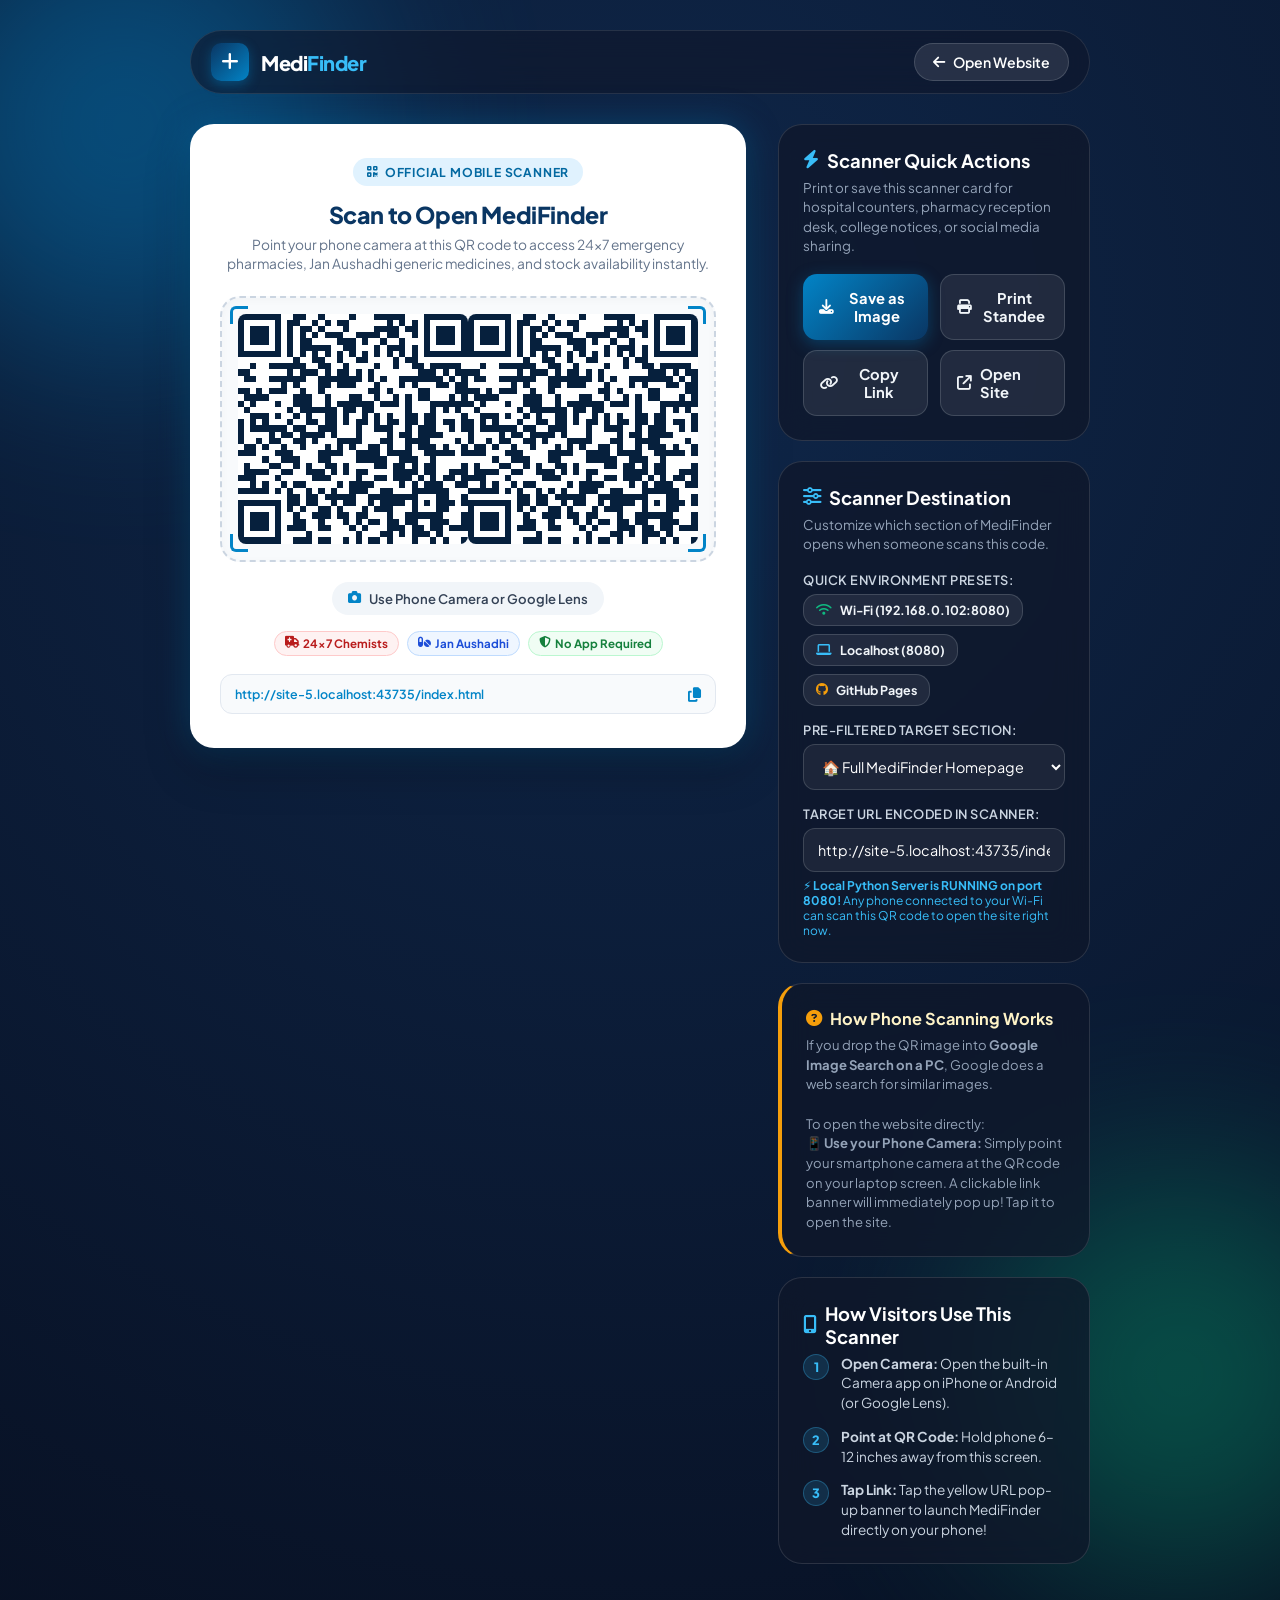
==== scanner.html @ d7591969 "Deploy MediFinder Website to GitHub Pages" ====
<!DOCTYPE html>
<html lang="en">
<head>
    <meta charset="UTF-8">
    <meta name="viewport" content="width=device-width, initial-scale=1.0">
    <title>MediFinder — Website QR Scanner &amp; Mobile Access Standee</title>
    <meta name="description" content="Scan this QR code with your phone camera to instantly open MediFinder on your mobile device. Find 24x7 pharmacies, Jan Aushadhi generic stores, and medicine availability.">
    
    <!-- Favicon -->
    <link rel="icon" type="image/svg+xml" href="favicon.svg">
    
    <!-- Google Fonts -->
    <link rel="preconnect" href="https://fonts.googleapis.com">
    <link rel="preconnect" href="https://fonts.gstatic.com" crossorigin>
    <link href="https://fonts.googleapis.com/css2?family=Plus+Jakarta+Sans:wght@400;500;600;700;800&display=swap" rel="stylesheet">
    
    <!-- Font Awesome -->
    <link rel="stylesheet" href="https://cdnjs.cloudflare.com/ajax/libs/font-awesome/6.4.0/css/all.min.css">
    
    <style>
        :root {
            --primary: #0a3663;
            --primary-light: #165b99;
            --primary-dark: #06203d;
            --accent-teal: #0284c7;
            --accent-cyan: #38bdf8;
            --success: #059669;
            --success-light: #d1fae5;
            --bg-page: #0b1329;
            --bg-card: #ffffff;
            --text-dark: #0f172a;
            --text-muted: #64748b;
            --border: #e2e8f0;
            --radius-md: 16px;
            --radius-lg: 24px;
            --radius-full: 9999px;
            --shadow-card: 0 20px 45px rgba(0, 0, 0, 0.25);
            --shadow-glow: 0 0 35px rgba(2, 132, 199, 0.35);
        }

        * {
            margin: 0;
            padding: 0;
            box-sizing: border-box;
            font-family: 'Plus Jakarta Sans', system-ui, -apple-system, sans-serif;
        }

        body {
            background: radial-gradient(circle at 50% 20%, #0f274a 0%, #081124 100%);
            color: #f8fafc;
            min-height: 100vh;
            display: flex;
            flex-direction: column;
            align-items: center;
            justify-content: flex-start;
            padding: 30px 16px 60px;
            position: relative;
            overflow-x: hidden;
        }

        /* Ambient Glow Elements */
        .ambient-glow {
            position: absolute;
            border-radius: 50%;
            filter: blur(100px);
            z-index: 0;
            pointer-events: none;
            opacity: 0.45;
        }
        .glow-1 {
            width: 450px;
            height: 450px;
            background: #0284c7;
            top: -100px;
            left: -100px;
        }
        .glow-2 {
            width: 400px;
            height: 400px;
            background: #059669;
            bottom: 50px;
            right: -100px;
        }

        /* Top Nav */
        .top-navbar {
            position: relative;
            z-index: 10;
            width: 100%;
            max-width: 900px;
            display: flex;
            align-items: center;
            justify-content: space-between;
            margin-bottom: 30px;
            padding: 12px 20px;
            background: rgba(15, 23, 42, 0.6);
            backdrop-filter: blur(16px);
            -webkit-backdrop-filter: blur(16px);
            border: 1px solid rgba(255, 255, 255, 0.1);
            border-radius: var(--radius-full);
        }

        .brand-link {
            display: flex;
            align-items: center;
            gap: 12px;
            text-decoration: none;
            color: #ffffff;
        }

        .brand-logo-icon {
            width: 38px;
            height: 38px;
            background: linear-gradient(135deg, #0a3663, #0284c7);
            border-radius: 10px;
            display: flex;
            align-items: center;
            justify-content: center;
            color: #ffffff;
            font-size: 1.2rem;
            box-shadow: 0 4px 12px rgba(2, 132, 199, 0.4);
        }

        .brand-title {
            font-weight: 800;
            font-size: 1.25rem;
            letter-spacing: -0.5px;
        }

        .brand-title span {
            color: var(--accent-cyan);
        }

        .nav-btn {
            display: inline-flex;
            align-items: center;
            gap: 8px;
            padding: 9px 18px;
            border-radius: var(--radius-full);
            font-size: 0.88rem;
            font-weight: 600;
            cursor: pointer;
            text-decoration: none;
            transition: all 0.2s ease;
            border: none;
        }

        .btn-ghost {
            background: rgba(255, 255, 255, 0.1);
            color: #ffffff;
            border: 1px solid rgba(255, 255, 255, 0.15);
        }
        .btn-ghost:hover {
            background: rgba(255, 255, 255, 0.2);
            transform: translateY(-1px);
        }

        /* Container Layout */
        .main-container {
            position: relative;
            z-index: 10;
            width: 100%;
            max-width: 900px;
            display: grid;
            grid-template-columns: 1fr 1fr;
            gap: 32px;
            align-items: start;
        }

        @media (max-width: 820px) {
            .main-container {
                grid-template-columns: 1fr;
                gap: 24px;
            }
        }

        /* ============================================================ */
        /* SCANNER STANDEE CARD (WHAT USERS SCAN) */
        /* ============================================================ */
        .standee-card {
            background: #ffffff;
            color: var(--text-dark);
            border-radius: var(--radius-lg);
            padding: 32px 28px;
            box-shadow: var(--shadow-card), var(--shadow-glow);
            text-align: center;
            position: relative;
            border: 2px solid rgba(255, 255, 255, 0.8);
            display: flex;
            flex-direction: column;
            align-items: center;
            transition: transform 0.3s ease;
        }

        .standee-card:hover {
            transform: translateY(-4px);
        }

        .standee-header-badge {
            display: inline-flex;
            align-items: center;
            gap: 6px;
            background: #e0f2fe;
            color: #0369a1;
            padding: 6px 14px;
            border-radius: var(--radius-full);
            font-size: 0.76rem;
            font-weight: 700;
            text-transform: uppercase;
            letter-spacing: 0.8px;
            margin-bottom: 14px;
        }

        .standee-title {
            font-size: 1.45rem;
            font-weight: 800;
            color: #0a3663;
            letter-spacing: -0.4px;
            line-height: 1.25;
            margin-bottom: 6px;
        }

        .standee-subtitle {
            font-size: 0.86rem;
            color: var(--text-muted);
            margin-bottom: 22px;
            line-height: 1.4;
        }

        /* QR Frame Box */
        .qr-frame-wrapper {
            position: relative;
            padding: 16px;
            background: #f8fafc;
            border-radius: 20px;
            border: 2px dashed #cbd5e1;
            margin-bottom: 20px;
            box-shadow: inset 0 2px 8px rgba(0, 0, 0, 0.03);
            display: inline-flex;
            flex-direction: column;
            align-items: center;
            justify-content: center;
        }

        .qr-corner {
            position: absolute;
            width: 18px;
            height: 18px;
            border-color: #0284c7;
            border-style: solid;
        }
        .qr-corner.top-left { top: 8px; left: 8px; border-width: 3px 0 0 3px; border-top-left-radius: 6px; }
        .qr-corner.top-right { top: 8px; right: 8px; border-width: 3px 3px 0 0; border-top-right-radius: 6px; }
        .qr-corner.bottom-left { bottom: 8px; left: 8px; border-width: 0 0 3px 3px; border-bottom-left-radius: 6px; }
        .qr-corner.bottom-right { bottom: 8px; right: 8px; border-width: 0 3px 3px 0; border-bottom-right-radius: 6px; }

        #qrOutput {
            display: flex;
            align-items: center;
            justify-content: center;
            min-width: 230px;
            min-height: 230px;
        }

        #qrOutput img, #qrOutput canvas {
            display: block !important;
            margin: 0 auto;
            border-radius: 8px;
        }

        .scan-instruction-pill {
            display: inline-flex;
            align-items: center;
            gap: 8px;
            background: #f1f5f9;
            padding: 8px 16px;
            border-radius: var(--radius-full);
            font-size: 0.82rem;
            font-weight: 600;
            color: #334155;
            margin-bottom: 16px;
        }

        .scan-instruction-pill i {
            color: #0284c7;
        }

        /* Highlights inside standee */
        .features-pill-row {
            display: flex;
            gap: 8px;
            flex-wrap: wrap;
            justify-content: center;
            margin-bottom: 18px;
        }

        .feature-tag {
            font-size: 0.72rem;
            font-weight: 700;
            padding: 4px 10px;
            border-radius: var(--radius-full);
            background: #f0fdf4;
            color: #15803d;
            border: 1px solid #bbf7d0;
            display: inline-flex;
            align-items: center;
            gap: 4px;
        }

        .feature-tag.tag-emergency {
            background: #fef2f2;
            color: #b91c1c;
            border-color: #fecaca;
        }

        .feature-tag.tag-generic {
            background: #eff6ff;
            color: #1d4ed8;
            border-color: #bfdbfe;
        }

        /* URL display pill */
        .standee-url-preview {
            width: 100%;
            background: #f8fafc;
            border: 1px solid #e2e8f0;
            border-radius: 12px;
            padding: 10px 14px;
            font-size: 0.78rem;
            color: #0284c7;
            font-weight: 600;
            word-break: break-all;
            display: flex;
            align-items: center;
            justify-content: space-between;
            gap: 8px;
        }

        /* ============================================================ */
        /* CONTROL & CUSTOMIZATION PANEL */
        /* ============================================================ */
        .control-panel {
            display: flex;
            flex-direction: column;
            gap: 20px;
        }

        .panel-card {
            background: rgba(15, 23, 42, 0.75);
            backdrop-filter: blur(16px);
            -webkit-backdrop-filter: blur(16px);
            border: 1px solid rgba(255, 255, 255, 0.12);
            border-radius: var(--radius-lg);
            padding: 24px;
        }

        .panel-card-title {
            font-size: 1.15rem;
            font-weight: 700;
            margin-bottom: 6px;
            display: flex;
            align-items: center;
            gap: 8px;
            color: #ffffff;
        }

        .panel-card-title i {
            color: var(--accent-cyan);
        }

        .panel-card-desc {
            font-size: 0.84rem;
            color: #94a3b8;
            margin-bottom: 18px;
            line-height: 1.45;
        }

        /* Form elements */
        .form-group {
            margin-bottom: 16px;
        }

        .form-group:last-child {
            margin-bottom: 0;
        }

        .form-label {
            display: block;
            font-size: 0.8rem;
            font-weight: 600;
            color: #cbd5e1;
            margin-bottom: 6px;
            text-transform: uppercase;
            letter-spacing: 0.5px;
        }

        .form-select, .form-input {
            width: 100%;
            background: rgba(30, 41, 59, 0.9);
            border: 1px solid rgba(255, 255, 255, 0.15);
            border-radius: 12px;
            padding: 12px 14px;
            color: #ffffff;
            font-size: 0.9rem;
            outline: none;
            transition: border-color 0.2s;
        }

        .form-select:focus, .form-input:focus {
            border-color: var(--accent-cyan);
            box-shadow: 0 0 0 3px rgba(56, 189, 248, 0.2);
        }

        .input-hint {
            display: block;
            margin-top: 6px;
            font-size: 0.75rem;
            color: #64748b;
        }

        /* Button Grid */
        .btn-grid {
            display: grid;
            grid-template-columns: 1fr 1fr;
            gap: 12px;
            margin-top: 8px;
        }

        .btn-action-primary {
            background: linear-gradient(135deg, #0284c7, #0a3663);
            color: #ffffff;
            border: none;
            padding: 14px 16px;
            border-radius: 14px;
            font-size: 0.92rem;
            font-weight: 700;
            cursor: pointer;
            display: inline-flex;
            align-items: center;
            justify-content: center;
            gap: 8px;
            transition: all 0.2s ease;
            box-shadow: 0 4px 16px rgba(2, 132, 199, 0.35);
        }

        .btn-action-primary:hover {
            transform: translateY(-2px);
            box-shadow: 0 8px 24px rgba(2, 132, 199, 0.5);
        }

        .btn-action-secondary {
            background: rgba(255, 255, 255, 0.08);
            color: #f1f5f9;
            border: 1px solid rgba(255, 255, 255, 0.15);
            padding: 14px 16px;
            border-radius: 14px;
            font-size: 0.92rem;
            font-weight: 700;
            cursor: pointer;
            display: inline-flex;
            align-items: center;
            justify-content: center;
            gap: 8px;
            transition: all 0.2s ease;
        }

        .btn-action-secondary:hover {
            background: rgba(255, 255, 255, 0.16);
            transform: translateY(-2px);
        }

        /* Step Guide */
        .how-it-works-list {
            list-style: none;
            display: flex;
            flex-direction: column;
            gap: 14px;
        }

        .step-item {
            display: flex;
            align-items: flex-start;
            gap: 12px;
            font-size: 0.85rem;
            line-height: 1.45;
            color: #cbd5e1;
        }

        .step-num {
            width: 26px;
            height: 26px;
            border-radius: 50%;
            background: rgba(56, 189, 248, 0.15);
            color: var(--accent-cyan);
            font-weight: 800;
            font-size: 0.8rem;
            display: flex;
            align-items: center;
            justify-content: center;
            flex-shrink: 0;
            border: 1px solid rgba(56, 189, 248, 0.3);
        }

        /* Toast notification */
        .toast {
            position: fixed;
            bottom: 24px;
            left: 50%;
            transform: translateX(-50%) translateY(100px);
            background: #0f172a;
            color: #ffffff;
            border: 1px solid #38bdf8;
            padding: 12px 24px;
            border-radius: var(--radius-full);
            font-size: 0.88rem;
            font-weight: 600;
            display: flex;
            align-items: center;
            gap: 10px;
            box-shadow: 0 10px 30px rgba(0, 0, 0, 0.5);
            opacity: 0;
            transition: all 0.3s cubic-bezier(0.16, 1, 0.3, 1);
            z-index: 9999;
        }

        .toast.show {
            transform: translateX(-50%) translateY(0);
            opacity: 1;
        }

        /* ============================================================ */
        /* PRINT STYLES FOR OFFICIAL CLINIC/PHARMACY STANDEE */
        /* ============================================================ */
        @media print {
            body {
                background: #ffffff !important;
                color: #000000 !important;
                padding: 0 !important;
            }
            .ambient-glow, .top-navbar, .control-panel, .toast, .btn-grid {
                display: none !important;
            }
            .main-container {
                display: block !important;
                max-width: 100% !important;
            }
            .standee-card {
                box-shadow: none !important;
                border: 2px solid #0a3663 !important;
                padding: 40px !important;
                margin: 0 auto !important;
                max-width: 550px !important;
            }
            #qrOutput {
                min-width: 300px;
                min-height: 300px;
            }
            #qrOutput canvas, #qrOutput img {
                width: 280px !important;
                height: 280px !important;
            }
        }
    </style>
</head>
<body>

    <!-- Ambient glowing backgrounds -->
    <div class="ambient-glow glow-1"></div>
    <div class="ambient-glow glow-2"></div>

    <!-- Navigation Bar -->
    <nav class="top-navbar">
        <a href="index.html" class="brand-link">
            <div class="brand-logo-icon">
                <i class="fas fa-plus"></i>
            </div>
            <div class="brand-title">
                Medi<span>Finder</span>
            </div>
        </a>
        <div style="display:flex; align-items:center; gap:10px;">
            <a href="index.html" class="nav-btn btn-ghost">
                <i class="fas fa-arrow-left"></i> <span>Open Website</span>
            </a>
        </div>
    </nav>

    <!-- Main Container -->
    <main class="main-container">
        
        <!-- ======================================================== -->
        <!-- LEFT: THE WEBSITE SCANNER STANDEE -->
        <!-- ======================================================== -->
        <section class="standee-card" id="printableStandee">
            <div class="standee-header-badge">
                <i class="fas fa-qrcode"></i> Official Mobile Scanner
            </div>

            <h1 class="standee-title">Scan to Open MediFinder</h1>
            <p class="standee-subtitle">
                Point your phone camera at this QR code to access 24x7 emergency pharmacies, Jan Aushadhi generic medicines, and stock availability instantly.
            </p>

            <!-- QR Frame -->
            <div class="qr-frame-wrapper">
                <div class="qr-corner top-left"></div>
                <div class="qr-corner top-right"></div>
                <div class="qr-corner bottom-left"></div>
                <div class="qr-corner bottom-right"></div>
                
                <div id="qrOutput">
                    <!-- QR Code canvas generated by JavaScript -->
                </div>
            </div>

            <div class="scan-instruction-pill">
                <i class="fas fa-camera"></i>
                <span>Use Phone Camera or Google Lens</span>
            </div>

            <div class="features-pill-row">
                <span class="feature-tag tag-emergency">
                    <i class="fas fa-truck-medical"></i> 24x7 Chemists
                </span>
                <span class="feature-tag tag-generic">
                    <i class="fas fa-pills"></i> Jan Aushadhi
                </span>
                <span class="feature-tag">
                    <i class="fas fa-shield-halved"></i> No App Required
                </span>
            </div>

            <div class="standee-url-preview">
                <span id="standeeUrlLabel" style="overflow:hidden; text-overflow:ellipsis; white-space:nowrap;">Loading URL...</span>
                <button type="button" onclick="copyCurrentLink()" style="background:none; border:none; color:#0284c7; cursor:pointer; font-size:0.9rem;" title="Copy Link">
                    <i class="fas fa-copy"></i>
                </button>
            </div>
        </section>

        <!-- ======================================================== -->
        <!-- RIGHT: CUSTOMIZER, DOWNLOAD & INSTRUCTIONS -->
        <!-- ======================================================== -->
        <section class="control-panel">
            
            <!-- Quick Actions Panel -->
            <div class="panel-card">
                <h2 class="panel-card-title">
                    <i class="fas fa-bolt"></i> Scanner Quick Actions
                </h2>
                <p class="panel-card-desc">
                    Print or save this scanner card for hospital counters, pharmacy reception desk, college notices, or social media sharing.
                </p>

                <div class="btn-grid">
                    <button type="button" class="btn-action-primary" onclick="downloadScannerImage()">
                        <i class="fas fa-download"></i> Save as Image
                    </button>
                    <button type="button" class="btn-action-secondary" onclick="window.print()">
                        <i class="fas fa-print"></i> Print Standee
                    </button>
                </div>
                <div class="btn-grid" style="margin-top: 10px;">
                    <button type="button" class="btn-action-secondary" onclick="copyCurrentLink()">
                        <i class="fas fa-link"></i> Copy Link
                    </button>
                    <a href="index.html" class="btn-action-secondary" style="text-decoration:none;">
                        <i class="fas fa-arrow-up-right-from-square"></i> Open Site
                    </a>
                </div>
            </div>

            <!-- Scanner Target Customizer -->
            <div class="panel-card">
                <h2 class="panel-card-title">
                    <i class="fas fa-sliders"></i> Scanner Destination
                </h2>
                <p class="panel-card-desc">
                    Customize which section of MediFinder opens when someone scans this code.
                </p>

                <div class="form-group">
                    <label class="form-label">Quick Environment Presets:</label>
                    <div style="display:flex; gap:8px; flex-wrap:wrap; margin-bottom:12px;">
                        <button type="button" class="btn-action-secondary" style="padding:7px 12px; font-size:0.78rem;" onclick="setPresetUrl('wifi')">
                            <i class="fas fa-wifi" style="color:#10b981;"></i> Wi-Fi (192.168.0.102:8080)
                        </button>
                        <button type="button" class="btn-action-secondary" style="padding:7px 12px; font-size:0.78rem;" onclick="setPresetUrl('localhost')">
                            <i class="fas fa-laptop" style="color:#38bdf8;"></i> Localhost (8080)
                        </button>
                        <button type="button" class="btn-action-secondary" style="padding:7px 12px; font-size:0.78rem;" onclick="setPresetUrl('github')">
                            <i class="fab fa-github" style="color:#f59e0b;"></i> GitHub Pages
                        </button>
                    </div>
                </div>

                <div class="form-group">
                    <label class="form-label">Pre-filtered Target Section:</label>
                    <select id="targetSelector" class="form-select" onchange="onTargetSelectChange()">
                        <option value="home">🏠 Full MediFinder Homepage</option>
                        <option value="generic">💊 Jan Aushadhi &amp; Generic Stores Only</option>
                        <option value="24h">🚨 24x7 Emergency Pharmacies Only</option>
                        <option value="student">🎓 PCCOE Student Verified Stores</option>
                        <option value="custom">⚙️ Custom URL</option>
                    </select>
                </div>

                <div class="form-group" id="customUrlGroup">
                    <label class="form-label">Target URL Encoded in Scanner:</label>
                    <input type="text" id="targetUrlInput" class="form-input" placeholder="http://192.168.0.102:8080/index.html">
                    <small class="input-hint" id="networkHint" style="color:#38bdf8;">
                        ⚡ <strong>Local Python Server is RUNNING on port 8080!</strong> Any phone connected to your Wi-Fi can scan this QR code to open the site right now.
                    </small>
                </div>
            </div>

            <!-- Notice: Why Google Search looks different -->
            <div class="panel-card" style="border-left: 4px solid #f59e0b;">
                <h2 class="panel-card-title" style="font-size:1.02rem; color:#fef3c7;">
                    <i class="fas fa-circle-question" style="color:#f59e0b;"></i> How Phone Scanning Works
                </h2>
                <p class="panel-card-desc" style="margin-bottom:0; font-size:0.82rem; line-height:1.5;">
                    If you drop the QR image into <strong>Google Image Search on a PC</strong>, Google does a web search for similar images.
                    <br><br>
                    To open the website directly:
                    <br>
                    📱 <strong>Use your Phone Camera:</strong> Simply point your smartphone camera at the QR code on your laptop screen. A clickable link banner will immediately pop up! Tap it to open the site.
                </p>
            </div>

            <!-- Instructions -->
            <div class="panel-card">
                <h2 class="panel-card-title">
                    <i class="fas fa-mobile-screen-button"></i> How Visitors Use This Scanner
                </h2>
                <ul class="how-it-works-list">
                    <li class="step-item">
                        <span class="step-num">1</span>
                        <div><strong>Open Camera:</strong> Open the built-in Camera app on iPhone or Android (or Google Lens).</div>
                    </li>
                    <li class="step-item">
                        <span class="step-num">2</span>
                        <div><strong>Point at QR Code:</strong> Hold phone 6–12 inches away from this screen.</div>
                    </li>
                    <li class="step-item">
                        <span class="step-num">3</span>
                        <div><strong>Tap Link:</strong> Tap the yellow URL pop-up banner to launch MediFinder directly on your phone!</div>
                    </li>
                </ul>
            </div>

        </section>

    </main>

    <!-- Feedback Toast -->
    <div class="toast" id="toastNotice">
        <i class="fas fa-check-circle" style="color:#38bdf8;"></i>
        <span id="toastMessage">Scanner URL copied to clipboard!</span>
    </div>

    <!-- QRCode Library -->
    <script src="qrcode.min.js"></script>
    <script>
        let qrCodeInstance = null;
        const LOCAL_WIFI_URL = 'http://192.168.0.102:8080/index.html';
        const GITHUB_URL = 'https://snehalghadge59-blip.github.io/industrial-data-dashboard/index.html';

        // Base domain resolution
        function getBaseWebsiteUrl() {
            const loc = window.location;
            // If opened via file:/// protocol, default to local Wi-Fi IP so phones can connect immediately
            if (loc.protocol === 'file:') {
                return LOCAL_WIFI_URL;
            }
            
            // If on localhost or server, point to index.html in the same directory
            let path = loc.pathname;
            if (path.endsWith('scanner.html')) {
                path = path.replace('scanner.html', 'index.html');
            } else if (path.endsWith('/')) {
                path = path + 'index.html';
            } else if (!path.endsWith('index.html')) {
                const parts = path.split('/');
                parts.pop();
                path = parts.join('/') + '/index.html';
            }
            return `${loc.protocol}//${loc.host}${path}`;
        }

        function setPresetUrl(type) {
            let url = LOCAL_WIFI_URL;
            if (type === 'wifi') {
                url = LOCAL_WIFI_URL;
            } else if (type === 'localhost') {
                url = 'http://localhost:8080/index.html';
            } else if (type === 'github') {
                url = GITHUB_URL;
            }

            const input = document.getElementById('targetUrlInput');
            if (input) input.value = url;
            renderQrCode(url);
            showToast(`Encoded: ${url}`);
        }

        function initScannerPage() {
            const defaultUrl = getBaseWebsiteUrl();
            const input = document.getElementById('targetUrlInput');
            if (input) {
                input.value = defaultUrl;
            }

            // Detect if localhost for Wi-Fi tip
            const isLocal = window.location.hostname === 'localhost' || window.location.hostname === '127.0.0.1';
            const hint = document.getElementById('networkHint');
            if (hint && isLocal) {
                hint.style.color = '#38bdf8';
            }

            renderQrCode(defaultUrl);

            // Listen for direct typing in URL input
            if (input) {
                input.addEventListener('input', () => {
                    const select = document.getElementById('targetSelector');
                    if (select) select.value = 'custom';
                    renderQrCode(input.value.trim());
                });
            }
        }

        function onTargetSelectChange() {
            const select = document.getElementById('targetSelector');
            const input = document.getElementById('targetUrlInput');
            const baseUrl = getBaseWebsiteUrl();
            let finalUrl = baseUrl;

            switch(select.value) {
                case 'home':
                    finalUrl = baseUrl;
                    break;
                case 'generic':
                    finalUrl = baseUrl + '?filter=generic';
                    break;
                case '24h':
                    finalUrl = baseUrl + '?filter=24h';
                    break;
                case 'student':
                    finalUrl = baseUrl + '?filter=student';
                    break;
                case 'custom':
                    // keep current input value
                    finalUrl = input.value;
                    break;
            }

            input.value = finalUrl;
            renderQrCode(finalUrl);
        }

        function renderQrCode(urlToEncode) {
            const targetUrl = (urlToEncode || '').trim() || getBaseWebsiteUrl();
            const qrContainer = document.getElementById('qrOutput');
            const previewLabel = document.getElementById('standeeUrlLabel');
            
            if (previewLabel) {
                previewLabel.textContent = targetUrl;
                previewLabel.title = targetUrl;
            }

            if (!qrContainer) return;

            // Clear previous QR
            qrContainer.innerHTML = '';

            try {
                qrCodeInstance = new QRCode(qrContainer, {
                    text: targetUrl,
                    width: 230,
                    height: 230,
                    colorDark: "#06203d",
                    colorLight: "#ffffff",
                    correctLevel: QRCode.CorrectLevel.H
                });
            } catch (err) {
                console.error("QR Code generation error:", err);
            }
        }

        function copyCurrentLink() {
            const input = document.getElementById('targetUrlInput');
            const textToCopy = input ? input.value : window.location.href;

            if (navigator.clipboard && navigator.clipboard.writeText) {
                navigator.clipboard.writeText(textToCopy).then(() => {
                    showToast("Website link copied! Anyone scanning or clicking will open MediFinder.");
                });
            } else {
                if (input) {
                    input.select();
                    document.execCommand('copy');
                    showToast("Website link copied!");
                }
            }
        }

        function downloadScannerImage() {
            const qrContainer = document.getElementById('qrOutput');
            const img = qrContainer.querySelector('img');
            const canvas = qrContainer.querySelector('canvas');

            let dataUrl = null;
            if (canvas) {
                dataUrl = canvas.toDataURL("image/png");
            } else if (img && img.src) {
                dataUrl = img.src;
            }

            if (!dataUrl) {
                showToast("Generating image, please try again in a second...");
                return;
            }

            // Create a branded canvas with banner, title, and QR code for high quality poster
            const exportCanvas = document.createElement('canvas');
            exportCanvas.width = 700;
            exportCanvas.height = 900;
            const ctx = exportCanvas.getContext('2d');

            // Card background
            ctx.fillStyle = "#ffffff";
            ctx.roundRect ? ctx.roundRect(0, 0, 700, 900, 36) : ctx.rect(0, 0, 700, 900);
            ctx.fill();

            // Gradient header
            const grad = ctx.createLinearGradient(0, 0, 700, 180);
            grad.addColorStop(0, '#0a3663');
            grad.addColorStop(1, '#0284c7');
            ctx.fillStyle = grad;
            ctx.fillRect(0, 0, 700, 180);

            // Header text
            ctx.fillStyle = '#ffffff';
            ctx.font = 'bold 38px "Plus Jakarta Sans", sans-serif';
            ctx.textAlign = 'center';
            ctx.fillText('MediFinder Mobile Access', 350, 75);

            ctx.fillStyle = '#bae6fd';
            ctx.font = '20px "Plus Jakarta Sans", sans-serif';
            ctx.fillText('24x7 Emergency Chemists & Jan Aushadhi Medicines', 350, 120);

            // Subtitle
            ctx.fillStyle = '#0f172a';
            ctx.font = 'bold 28px "Plus Jakarta Sans", sans-serif';
            ctx.fillText('Scan with Your Phone Camera to Open', 350, 240);

            ctx.fillStyle = '#64748b';
            ctx.font = '18px "Plus Jakarta Sans", sans-serif';
            ctx.fillText('No App Download Required • Works on iPhone & Android', 350, 275);

            // Draw QR code image in the center
            const qrImg = new Image();
            qrImg.onload = function() {
                // Border box for QR
                ctx.fillStyle = "#f8fafc";
                ctx.strokeStyle = "#e2e8f0";
                ctx.lineWidth = 4;
                ctx.fillRect(150, 310, 400, 400);
                ctx.strokeRect(150, 310, 400, 400);

                ctx.drawImage(qrImg, 175, 335, 350, 350);

                // Footer URL
                const input = document.getElementById('targetUrlInput');
                const url = input ? input.value : '';
                ctx.fillStyle = '#0284c7';
                ctx.font = 'bold 18px "Plus Jakarta Sans", sans-serif';
                ctx.fillText(url, 350, 770);

                ctx.fillStyle = '#94a3b8';
                ctx.font = '16px "Plus Jakarta Sans", sans-serif';
                ctx.fillText('Smart India Hackathon • PCCOE Student Community Project', 350, 830);

                // Download link
                const link = document.createElement('a');
                link.download = 'medifinder-website-scanner.png';
                link.href = exportCanvas.toDataURL('image/png');
                link.click();

                showToast("MediFinder Scanner image downloaded!");
            };
            qrImg.src = dataUrl;
        }

        function showToast(message) {
            const toast = document.getElementById('toastNotice');
            const text = document.getElementById('toastMessage');
            if (!toast || !text) return;
            text.textContent = message;
            toast.classList.add('show');
            setTimeout(() => {
                toast.classList.remove('show');
            }, 3000);
        }

        // Initialize when DOM is ready
        document.addEventListener('DOMContentLoaded', initScannerPage);
    </script>
</body>
</html>
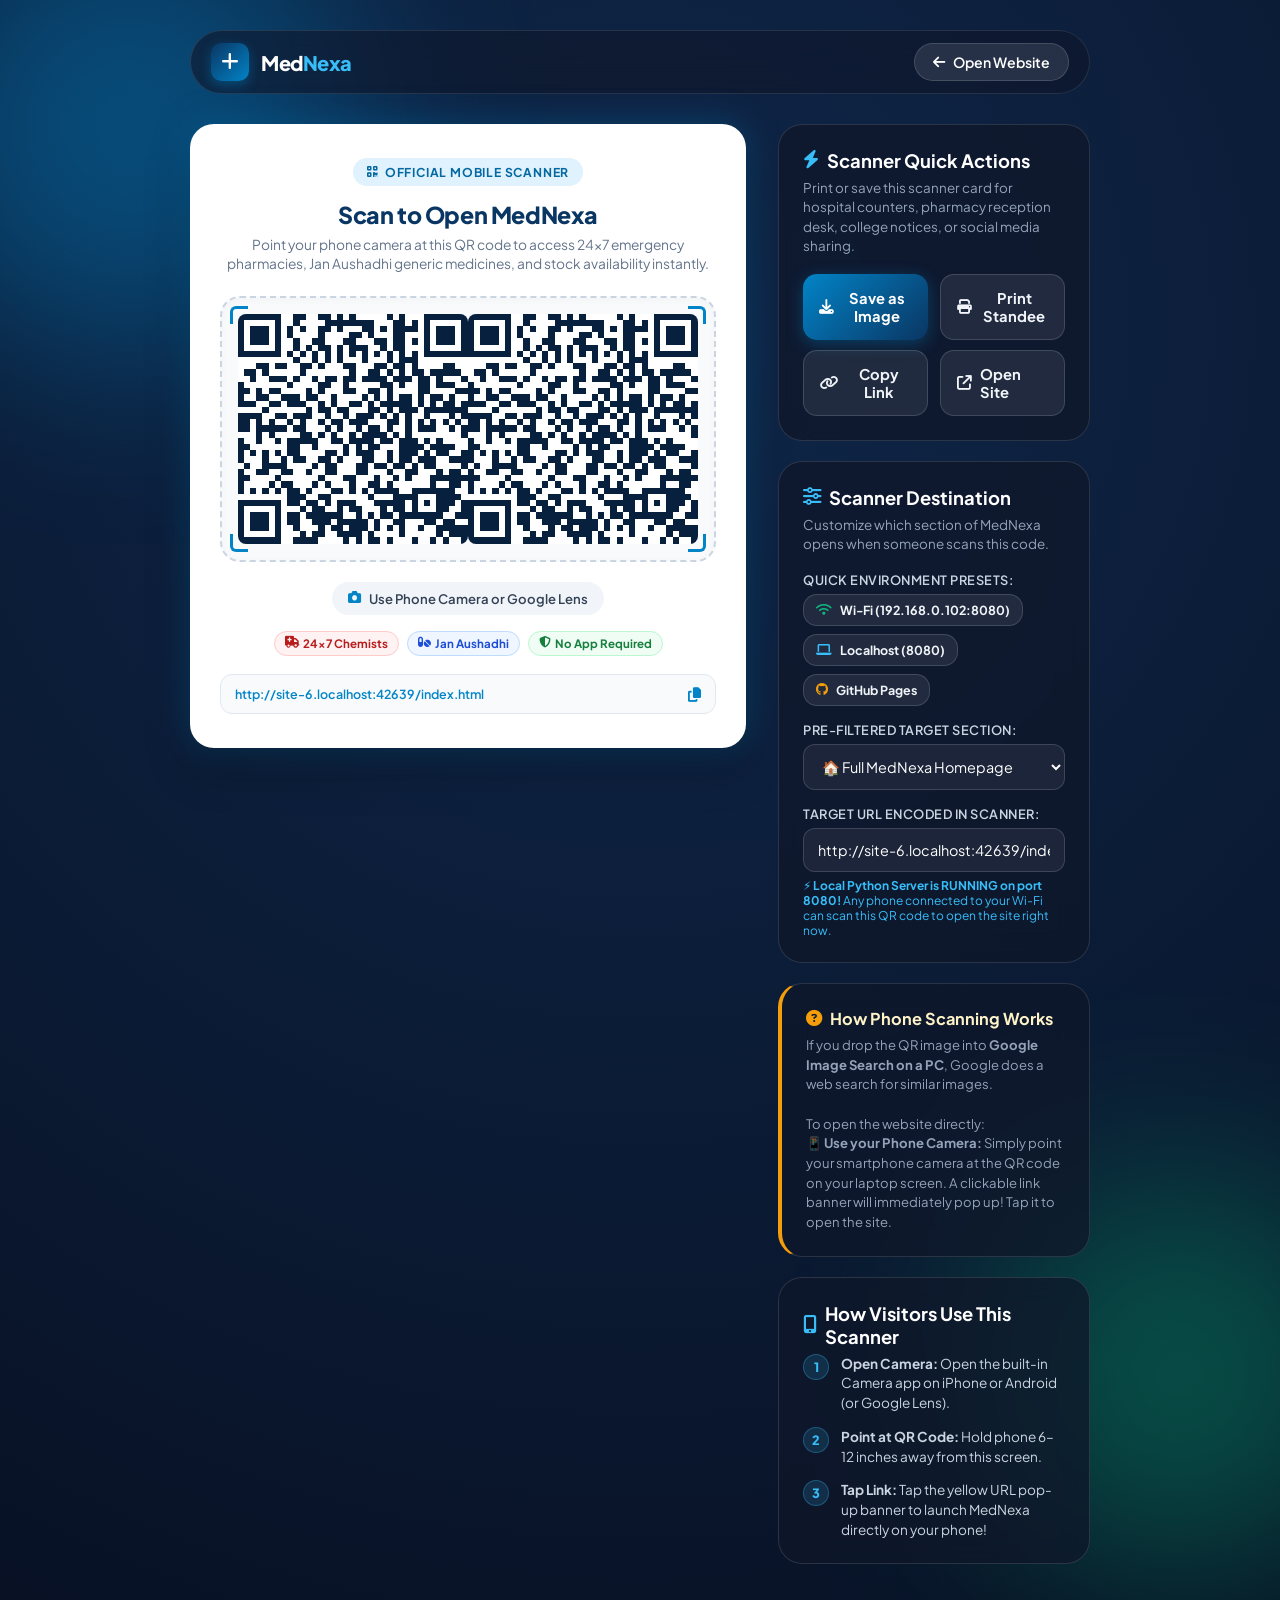
==== commit 3d22a7a9: "Update website name to MedNexa and remove open-on-mobile hero button" ====
--- a/scanner.html
+++ b/scanner.html
@@ -3,8 +3,8 @@
 <head>
     <meta charset="UTF-8">
     <meta name="viewport" content="width=device-width, initial-scale=1.0">
-    <title>MediFinder — Website QR Scanner &amp; Mobile Access Standee</title>
-    <meta name="description" content="Scan this QR code with your phone camera to instantly open MediFinder on your mobile device. Find 24x7 pharmacies, Jan Aushadhi generic stores, and medicine availability.">
+    <title>MedNexa — Website QR Scanner &amp; Mobile Access Standee</title>
+    <meta name="description" content="Scan this QR code with your phone camera to instantly open MedNexa on your mobile device. Find 24x7 pharmacies, Jan Aushadhi generic stores, and medicine availability.">
     
     <!-- Favicon -->
     <link rel="icon" type="image/svg+xml" href="favicon.svg">
@@ -575,7 +575,7 @@
                 <i class="fas fa-plus"></i>
             </div>
             <div class="brand-title">
-                Medi<span>Finder</span>
+                Med<span>Nexa</span>
             </div>
         </a>
         <div style="display:flex; align-items:center; gap:10px;">
@@ -596,7 +596,7 @@
                 <i class="fas fa-qrcode"></i> Official Mobile Scanner
             </div>
 
-            <h1 class="standee-title">Scan to Open MediFinder</h1>
+            <h1 class="standee-title">Scan to Open MedNexa</h1>
             <p class="standee-subtitle">
                 Point your phone camera at this QR code to access 24x7 emergency pharmacies, Jan Aushadhi generic medicines, and stock availability instantly.
             </p>
@@ -676,7 +676,7 @@
                     <i class="fas fa-sliders"></i> Scanner Destination
                 </h2>
                 <p class="panel-card-desc">
-                    Customize which section of MediFinder opens when someone scans this code.
+                    Customize which section of MedNexa opens when someone scans this code.
                 </p>
 
                 <div class="form-group">
@@ -697,7 +697,7 @@
                 <div class="form-group">
                     <label class="form-label">Pre-filtered Target Section:</label>
                     <select id="targetSelector" class="form-select" onchange="onTargetSelectChange()">
-                        <option value="home">🏠 Full MediFinder Homepage</option>
+                        <option value="home">🏠 Full MedNexa Homepage</option>
                         <option value="generic">💊 Jan Aushadhi &amp; Generic Stores Only</option>
                         <option value="24h">🚨 24x7 Emergency Pharmacies Only</option>
                         <option value="student">🎓 PCCOE Student Verified Stores</option>
@@ -744,7 +744,7 @@
                     </li>
                     <li class="step-item">
                         <span class="step-num">3</span>
-                        <div><strong>Tap Link:</strong> Tap the yellow URL pop-up banner to launch MediFinder directly on your phone!</div>
+                        <div><strong>Tap Link:</strong> Tap the yellow URL pop-up banner to launch MedNexa directly on your phone!</div>
                     </li>
                 </ul>
             </div>
@@ -894,7 +894,7 @@
 
             if (navigator.clipboard && navigator.clipboard.writeText) {
                 navigator.clipboard.writeText(textToCopy).then(() => {
-                    showToast("Website link copied! Anyone scanning or clicking will open MediFinder.");
+                    showToast("Website link copied! Anyone scanning or clicking will open MedNexa.");
                 });
             } else {
                 if (input) {
@@ -944,7 +944,7 @@
             ctx.fillStyle = '#ffffff';
             ctx.font = 'bold 38px "Plus Jakarta Sans", sans-serif';
             ctx.textAlign = 'center';
-            ctx.fillText('MediFinder Mobile Access', 350, 75);
+            ctx.fillText('MedNexa Mobile Access', 350, 75);
 
             ctx.fillStyle = '#bae6fd';
             ctx.font = '20px "Plus Jakarta Sans", sans-serif';
@@ -984,11 +984,11 @@
 
                 // Download link
                 const link = document.createElement('a');
-                link.download = 'medifinder-website-scanner.png';
+                link.download = 'mednexa-website-scanner.png';
                 link.href = exportCanvas.toDataURL('image/png');
                 link.click();
 
-                showToast("MediFinder Scanner image downloaded!");
+                showToast("MedNexa Scanner image downloaded!");
             };
             qrImg.src = dataUrl;
         }
